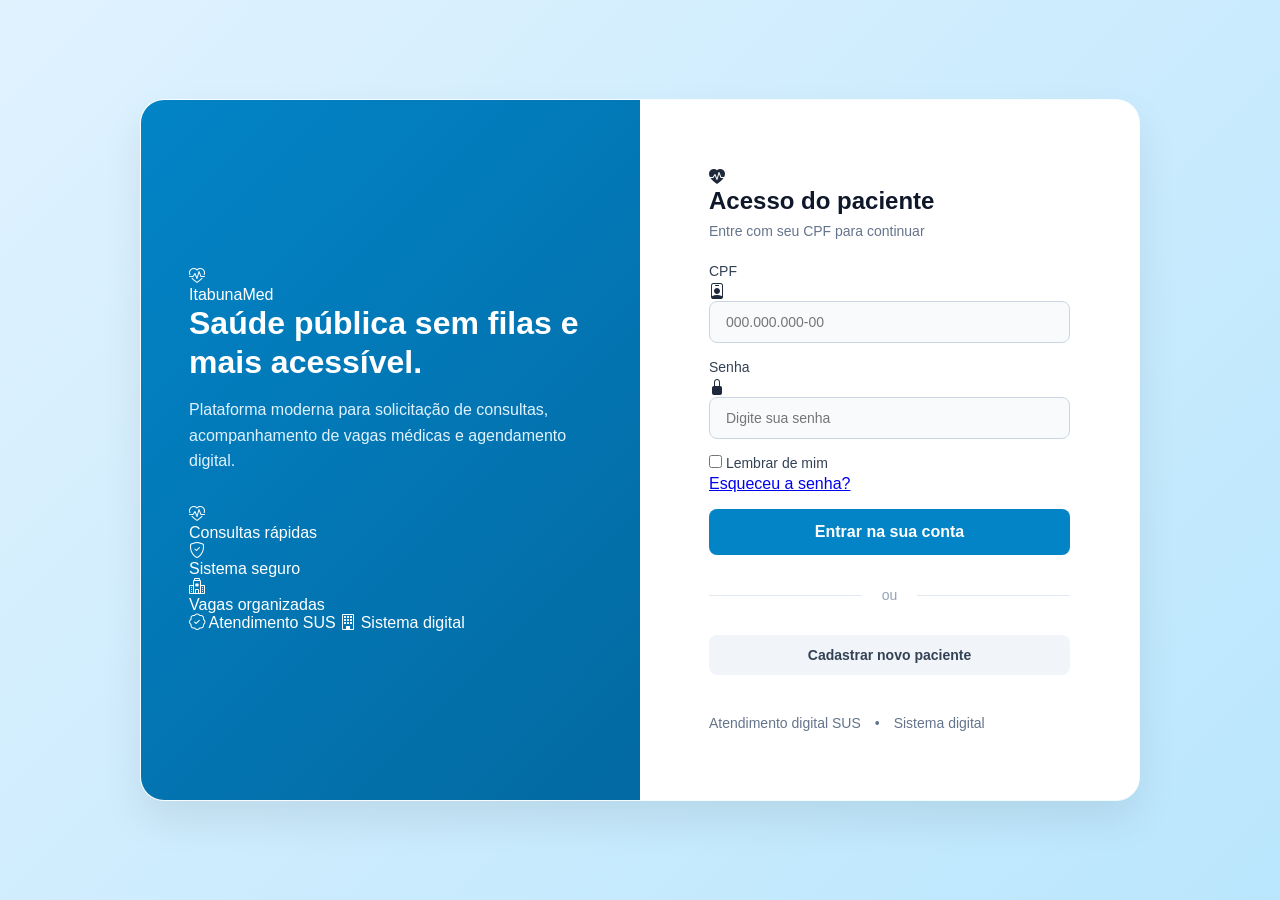
==== index.html @ e9e9b7e2 "Add files via upload" ====
<!DOCTYPE html>
<html lang="pt-BR">
<head>
<!DOCTYPE html>
<html lang="pt-BR">
<head>
    <meta charset="UTF-8">
    <meta name="viewport" content="width=device-width, initial-scale=1.0">
    <title>ItabunaMed - Agendamento</title>
    <!-- O segredo está aqui: o './' garante que o GitHub procure o arquivo na mesma pasta -->
    <link rel="stylesheet" href="./estilo.css">
</head>
  
  <link rel="stylesheet" href="https://cdn.jsdelivr.net/npm/bootstrap-icons@1.11.3/font/bootstrap-icons.min.css">
  <link href="https://fonts.googleapis.com/css2?family=Inter:wght@300;400;500;600;700;800&display=swap" rel="stylesheet">
  <link rel="stylesheet" href="css/style.css">
</head>
<body>

  <div class="custom-container-login">

    <div class="info-side">
      <div class="info-content-wrapper">

        <div class="info-brand">
          <div class="info-brand-icon"><i class="bi bi-heart-pulse"></i></div>
          <span class="info-brand-name">ItabunaMed</span>
        </div>

        <h1 class="info-titulo">
          Saúde pública sem filas e mais acessível.
        </h1>
        <p class="info-descricao">
          Plataforma moderna para solicitação de consultas, acompanhamento de vagas médicas e agendamento digital.
        </p>

        <div class="info-beneficios">
          <div class="info-card">
            <div class="info-card-icone"><i class="bi bi-heart-pulse"></i></div>
            <span class="info-card-texto">Consultas rápidas</span>
          </div>
          <div class="info-card">
            <div class="info-card-icone"><i class="bi bi-shield-check"></i></div>
            <span class="info-card-texto">Sistema seguro</span>
          </div>
          <div class="info-card">
            <div class="info-card-icone"><i class="bi bi-hospital"></i></div>
            <span class="info-card-texto">Vagas organizadas</span>
          </div>
        </div>

        <div class="info-badges">
          <span class="info-badge"><i class="bi bi-patch-check"></i> Atendimento SUS</span>
          <span class="info-badge"><i class="bi bi-building"></i> Sistema digital</span>
        </div>

      </div>
    </div>

    <div class="login-side">
      <div class="health-glass-box">
        
        <div class="health-icon-header">
          <i class="bi bi-heart-pulse-fill"></i>
        </div>

        <h2>Acesso do paciente</h2>
        <p class="health-subtitle">Entre com seu CPF para continuar</p>
        
        <form id="loginForm">

          <div class="health-form-group">
            <label for="cpf">CPF</label>
            <div class="health-input-group">
              <i class="bi bi-person-badge"></i>
              <input type="text" id="cpf" placeholder="000.000.000-00" required autocomplete="off">
            </div>
          </div>

          <div class="health-form-group">
            <label for="senha">Senha</label>
            <div class="health-input-group">
              <i class="bi bi-lock-fill"></i>
              <input type="password" id="senha" placeholder="Digite sua senha" required>
            </div>
          </div>
          
          <div class="health-options">
            <label class="health-remember">
              <input type="checkbox" id="remember"> Lembrar de mim
            </label>
            <a href="#" class="health-forgot">Esqueceu a senha?</a>
          </div>
          
          <button type="submit" class="health-btn">Entrar na sua conta</button>

          <div class="health-divider">
            <span></span>ou<span></span>
          </div>

          <a href="cadastro.html" class="health-btn-secondary">Cadastrar novo paciente</a>
          
          <div class="health-footer-links">
            <p>Atendimento digital SUS <span class="dot">•</span> Sistema digital</p>
          </div>

        </form>

      </div>
    </div>

  </div>

  <script src="js/script.js"></script>
</body>
</html>
---- estilo.css ----
/* ==========================================================================
   CONFIGURAÇÕES GERAIS E RESET
   ========================================================================== */
* {
    margin: 0;
    padding: 0;
    box-sizing: border-box;
    font-family: 'Segoe UI', Tahoma, Geneva, Verdana, sans-serif;
}

body {
    min-height: 100vh;
    background: linear-gradient(135deg, #e0f2fe 0%, #bae6fd 100%);
    display: flex;
    justify-content: center;
    align-items: center;
    padding: 20px;
    color: #1e293b;
}

/* ==========================================================================
   CONTAINER PRINCIPAL (TELA DIVIDIDA)
   ========================================================================== */
.custom-container-login {
    display: flex;
    max-width: 1000px;
    width: 100%;
    min-height: 600px;
    background: rgba(255, 255, 255, 0.7);
    backdrop-filter: blur(10px);
    border-radius: 24px;
    box-shadow: 0 20px 40px rgba(0, 0, 0, 0.08);
    border: 1px solid rgba(255, 255, 255, 0.4);
    overflow: hidden;
}

/* Lado Esquerdo - Informações */
.info-side {
    flex: 1;
    background: linear-gradient(135deg, #0284c7 0%, #0369a1 100%);
    color: #ffffff;
    padding: 48px;
    display: flex;
    flex-direction: column;
    justify-content: center;
}

.info-side h1, .info-titulo {
    font-size: 32px;
    font-weight: 700;
    line-height: 1.2;
    margin-bottom: 16px;
}

.info-side p {
    font-size: 16px;
    line-height: 1.6;
    color: #e0f2fe;
    margin-bottom: 32px;
}

/* Caixa com detalhes/benefícios (Efeito Vidro) */
.health-glass-box {
    background: rgba(255, 255, 255, 0.1);
    border: 1px solid rgba(255, 255, 255, 0.2);
    border-radius: 16px;
    padding: 20px;
}

.health-glass-box p {
    margin-bottom: 12px;
    font-size: 14px;
    display: flex;
    align-items: center;
    gap: 8px;
}

.health-glass-box p:last-child {
    margin-bottom: 0;
}

/* Lado Direito - Formulário de Login */
.login-side {
    flex: 1;
    padding: 48px;
    display: flex;
    flex-direction: column;
    justify-content: center;
    background: #ffffff;
}

.login-side h2 {
    font-size: 24px;
    font-weight: 600;
    margin-bottom: 8px;
    color: #0f172a;
}

.login-side p {
    font-size: 14px;
    color: #64748b;
    margin-bottom: 24px;
}

/* ==========================================================================
   FORMULÁRIOS E INPUTS
   ========================================================================== */
form {
    display: flex;
    flex-direction: column;
    gap: 16px;
}

label {
    font-size: 14px;
    font-weight: 500;
    color: #334155;
    margin-bottom: 4px;
    display: block;
}

input[type="text"],
input[type="password"] {
    width: 100%;
    padding: 12px 16px;
    border: 1px solid #cbd5e1;
    border-radius: 8px;
    font-size: 14px;
    color: #1e293b;
    background-color: #f8fafc;
    transition: all 0.3s ease;
}

input[type="text"]:focus,
input[type="password"]:focus {
    outline: none;
    border-color: #0284c7;
    background-color: #ffffff;
    box-shadow: 0 0 0 3px rgba(2, 132, 199, 0.15);
}

/* Checkbox e Links Úteis */
.remember-forgot {
    display: flex;
    justify-content: space-between;
    align-items: center;
    font-size: 14px;
}

.remember-forgot label {
    display: flex;
    align-items: center;
    gap: 6px;
    margin-bottom: 0;
    cursor: pointer;
}

.remember-forgot a {
    color: #0284c7;
    text-decoration: none;
    font-weight: 500;
}

.remember-forgot a:hover {
    text-decoration: underline;
}

/* Botões */
button, .btn-primary {
    width: 100%;
    padding: 14px;
    background-color: #0284c7;
    color: #ffffff;
    border: none;
    border-radius: 8px;
    font-size: 16px;
    font-weight: 600;
    cursor: pointer;
    transition: background-color 0.2s ease;
}

button:hover, .btn-primary:hover {
    background-color: #0369a1;
}

/* Divisor "ou" */
.health-divider {
    display: flex;
    align-items: center;
    text-align: center;
    color: #94a3b8;
    margin: 16px 0;
    font-size: 14px;
}

.health-divider::before,
.health-divider::after {
    content: '';
    flex: 1;
    border-bottom: 1px solid #e2e8f0;
}

.health-divider span {
    padding: 0 10px;
}

/* Botão Secundário (Cadastrar) */
.health-btn-secondary {
    display: block;
    text-align: center;
    width: 100%;
    padding: 12px;
    background-color: #f1f5f9;
    color: #334155;
    text-decoration: none;
    border-radius: 8px;
    font-size: 14px;
    font-weight: 600;
    transition: background-color 0.2s ease;
}

.health-btn-secondary:hover {
    background-color: #e2e8f0;
}

/* Rodapé do Form */
.health-footer-links {
    text-align: center;
    margin-top: 24px;
    font-size: 12px;
    color: #94a3b8;
}

.health-footer-links .dot {
    margin: 0 6px;
}

/* ==========================================================================
   RESPONSIVIDADE (MEDIA QUERIES)
   ========================================================================== */

/* Tablets e Telas Médias */
@media (max-width: 720px) {
    .custom-container-login {
        flex-direction: column;
        min-height: unset;
        margin: 20px;
        border-radius: 16px;
    }

    .info-side {
        padding: 32px 24px;
    }

    .info-titulo {
        font-size: 24px;
    }

    .login-side {
        width: 100%;
        padding: 32px 24px;
    }
}

/* Celulares Pequenos */
@media (max-width: 420px) {
    body {
        align-items: flex-start;
        padding: 12px;
    }

    .custom-container-login {
        margin: 0;
        border-radius: 12px;
    }
    
    .info-side, .login-side {
        padding: 24px 16px;
    }
}
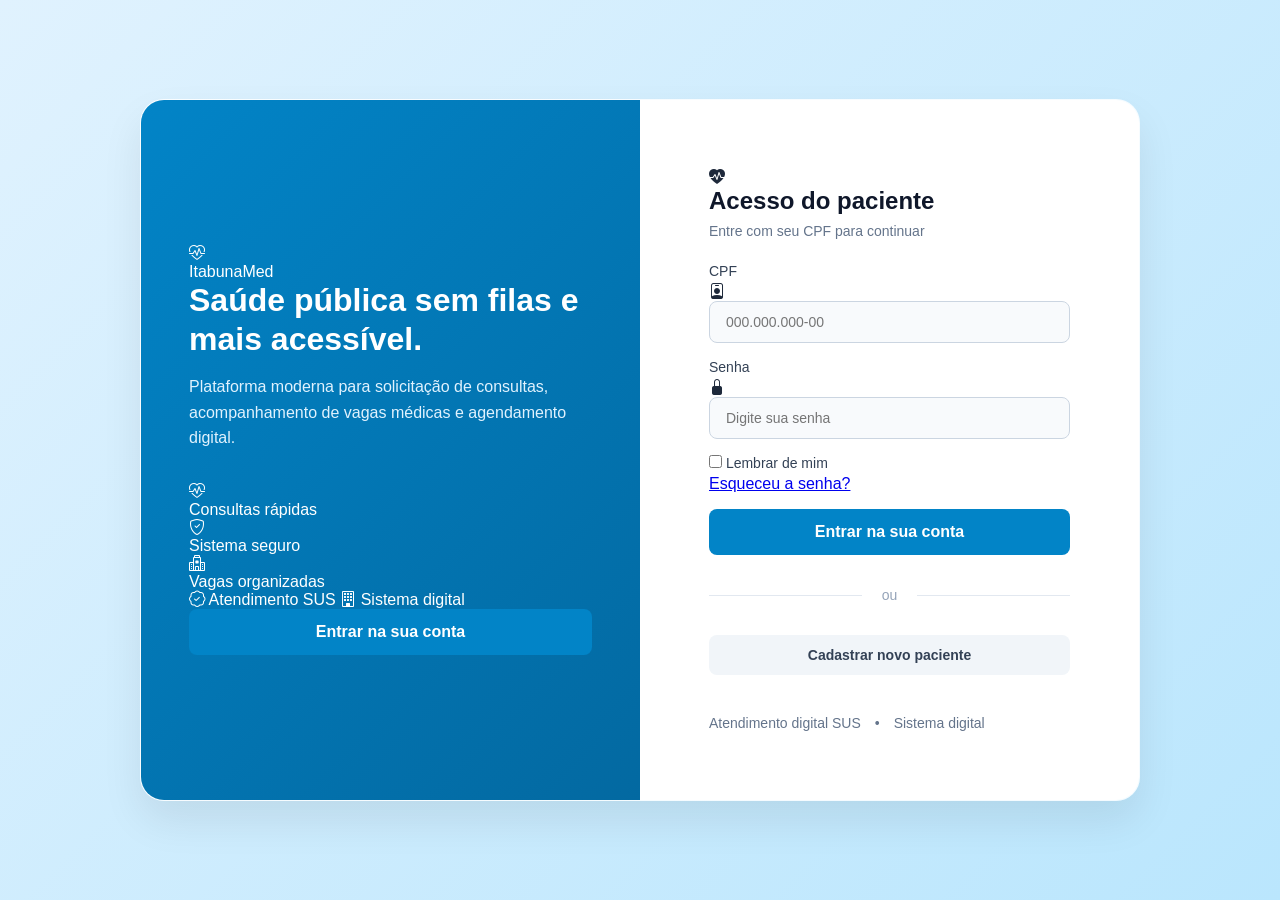
==== commit 7bc502a8: "Add files via upload" ====
--- a/index.html
+++ b/index.html
@@ -53,7 +53,10 @@
           <span class="info-badge"><i class="bi bi-patch-check"></i> Atendimento SUS</span>
           <span class="info-badge"><i class="bi bi-building"></i> Sistema digital</span>
         </div>
-
+<form action="./painel.html">
+    
+    <button type="submit" class="btn-primary">Entrar na sua conta</button>
+</form>
       </div>
     </div>
 
